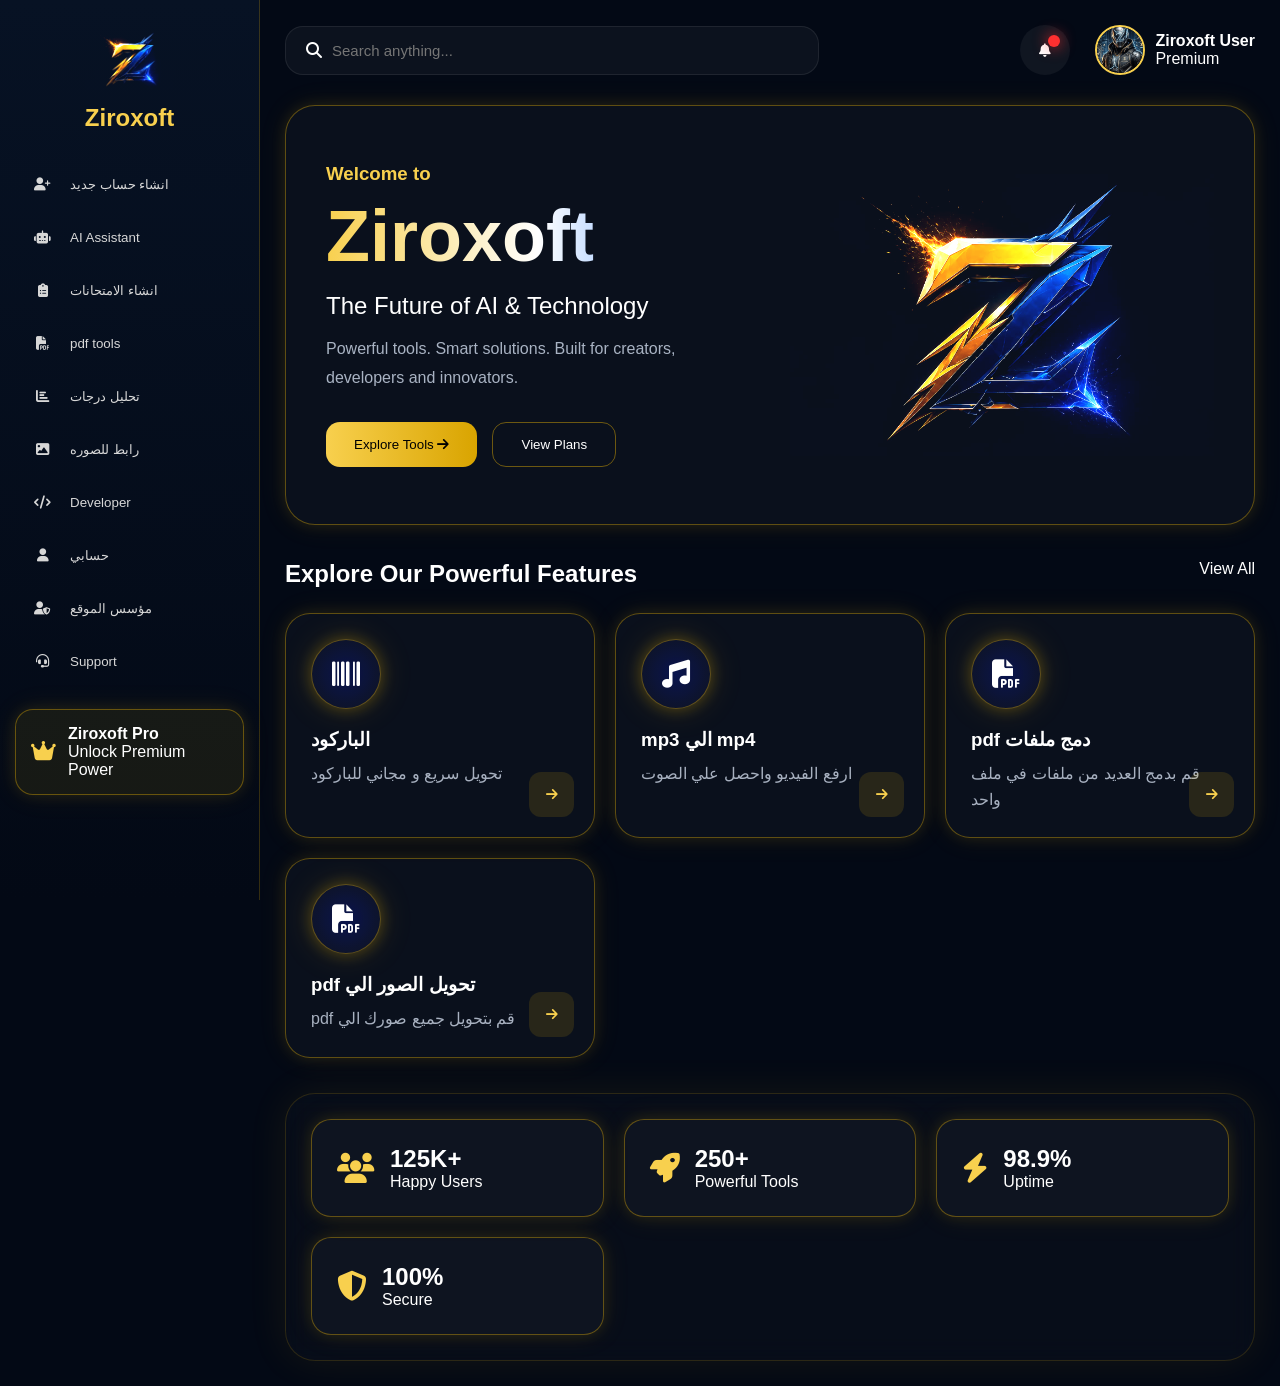
==== index.html @ a201d4d5 "Add files via upload" ====
<!DOCTYPE html>
<html lang="en">
<head>
<meta charset="UTF-8">
<meta name="viewport" content="width=device-width, initial-scale=1.0">

<title>Ziroxoft </title>


<script async src="https://pagead2.googlesyndication.com/pagead/js/adsbygoogle.js?client=ca-pub-1621396288409139"
     crossorigin="anonymous"></script>


     <meta name="description" content="Ziroxoft منصة متقدمة للذكاء الاصطناعي والأدوات الرقمية. إنشاء الصور بالذكاء الاصطناعي، أدوات PDF، أدوات المطورين، تحويل الملفات، وحلول تقنية متطورة.">

<meta name="keywords" content="Ziroxoft, AI Tools, Artificial Intelligence, PDF Tools, Developer Tools, Barcode Generator, MP3 Converter, AI Assistant, Technology Platform">

<meta name="author" content="Youssef Mohamed">

<meta name="robots" content="index, follow">

<meta name="language" content="English">

<meta name="revisit-after" content="7 days">

<meta name="theme-color" content="#f8d04e">

<meta property="og:title" content="Ziroxoft - The Future of AI & Technology">

<meta property="og:description" content="Powerful AI tools, PDF tools, developer tools and smart technology solutions.">

<meta property="og:image" content="logo.png">

<meta property="og:type" content="website">

<meta property="og:site_name" content="Ziroxoft">

<meta name="twitter:card" content="summary_large_image">

<meta name="twitter:title" content="Ziroxoft">

<meta name="twitter:description" content="The Future of AI & Technology">

<meta name="twitter:image" content="ziroxoft.png">


<link rel="icon" type="image/png" href="ziroxoft.png">




<link rel="stylesheet" href="style.css">

<link rel="stylesheet"
href="https://cdnjs.cloudflare.com/ajax/libs/font-awesome/6.5.1/css/all.min.css">

</head> 

<body>

<!-- ================================= -->
<!-- SIDEBAR -->
<!-- ================================= -->

<div class="sidebar">

   
   
   
   
   
   <button id="closeSidebar">
    <i class="fas fa-xmark"></i>
</button>
   
   
   
   
   
   
   
   
   
   
   
    <div class="logo-section">

        <div class="logo-box">
            <img src="logo.png" id="logoImage">
        </div>

        <h2>Ziroxoft</h2>

    </div>

    <div class="menu">

      
      
      
      
      


     <button class="menu-btn" data-page="homePage">
    <i class="fas fa-user-plus"></i>
    <span>انشاء حساب جديد</span>
</button>
    
    
      
      
      
      
        
        
        
        
        
        
        
        
        <button class="menu-btn" data-page="assistantPag">
    <i class="fas fa-robot"></i>
    <span>AI Assistant</span>
</button>
       
       
       
       
        </button>


       
       
       
       
       









 <button class="menu-btn" data-page="aitoolspage">
   <i class="fas fa-clipboard-list"></i> 
    <span>انشاء الامتحانات  </span>
</button>
       



       
       
       
       
       
       
       
       
       
       
       
       
       




        
        <button class="menu-btn" data-page="pdfPage">
    <i class="fas fa-file-pdf"></i>
    <span>pdf tools</span>
</button>
       

      
      
      
      
      
      
      
      <button class="menu-btn" data-page="mediatoolspage">
   <i class="fas fa-chart-bar"></i> 
    <span>تحليل درجات </span>
</button>
      
      
       
       
       
       
       
       
       
        
      <button class="menu-btn" data-page="storepage">
   <i class="fas fa-image"></i> 
    <span>رابط للصوره </span>
</button>
      
       
        
      
      
      
      
      
      
      
      
      
      
       <button class="menu-btn" data-page="developerPage">
    <i class="fas fa-code"></i>
    <span>Developer</span>
</button>
      
      
      
      
      
      
      
      






     <button class="menu-btn" data-page="templatesPage">
    <i class="fas fa-user"></i>
    <span>  حسابي</span>
</button>
    
      
      
     
     
     
     <button class="menu-btn" data-page="yousfPage">
    <i class="fas fa-user-shield"></i>
    <span>مؤسس الموقع</span>
</button>
    
     
     
     
     







     <button class="menu-btn" data-page="supportPage">
    <i class="fas fa-headset"></i>
    <span>Support</span>
</button>
    
    
    
    
    
    
    
    
    
    
    
    
    
    
    
    
    
    
    
    
    
    
    
    
    
    </div>

    <div class="pro-card">

        <div class="pro-icon">
            <i class="fas fa-crown"></i>
        </div>

        <div>
            <h4>Ziroxoft Pro</h4>
            <p>Unlock Premium Power</p>
        </div>

    </div>

</div>

<!-- ================================= -->
<!-- MAIN AREA -->
<!-- ================================= -->

<div class="main-container">

    <!-- HEADER -->

    <header>

        <div class="search-box">

          
          
          
          
          
          
          
          <button id="mobileMenuBtn">
    <i class="fas fa-bars"></i>
</button>
          
          
          
          
          
          
          
          
            <i class="fas fa-search"></i>

            <input
                type="text"
                placeholder="Search anything..."
            >

        </div>

        <div class="header-right">

           
           
           
           
           
           
           <button class="notification-btn" id="notificationBtn">

    <span id="notificationDot"></span>

    <i class="fas fa-bell"></i>

</button>
           
           
           
           
           
           
           
           
           
           
            <div class="profile-box">

                <img src="user.png">

                <div>

                    <h4>Ziroxoft User</h4>

                    <span>Premium</span>

                </div>

            </div>

        </div>

    </header>

    <!-- HERO SECTION -->

    <section class="hero">

        <div class="hero-left">

            <h3>Welcome to</h3>

            <h1>Ziroxoft</h1>

            <h2>The Future of AI & Technology</h2>

            <p>
                Powerful tools.
                Smart solutions.
                Built for creators,
                developers and innovators.
            </p>

            <div class="hero-buttons">

                <button id="exploreBtn">

                    Explore Tools

                    <i class="fas fa-arrow-right"></i>

                </button>

                <button id="plansBtn">

                    View Plans

                </button>

            </div>

        </div>

        <div class="hero-right">

            <!-- الخلفية الكبيرة التي ستضعها أنت -->

            <div class="hero-image">

                <img src="hero-image.png">

            </div>

        </div>

    </section>

    <!-- FEATURES -->

    <section class="features">

        <div class="section-title">

            <h2>Explore Our Powerful Features</h2>

            <span>View All</span>

        </div>

        <div class="cards">

            <!-- CARD 1 -->

            <div class="feature-card"
                 data-page="assistantPage">

                <div class="card-icon">

                    <i class="fas fa-barcode"></i>

                </div>

                <h3>الباركود  </h3>

                <p>
                تحويل سريع و مجاني للباركود
                </p>

                <button class="open-card">

                    <i class="fas fa-arrow-right"></i>

                </button>

            </div>

            <!-- CARD 2 -->

          
          
          
          
          
          
            <div class="feature-card"
                 data-page="imagePage">

                <div class="card-icon">

                    <i class="fas fa-music"></i>

                </div>

                <h3>mp3 الي mp4</h3>

                <p>
                  ارفع الفيديو واحصل علي الصوت
                </p>

                <button class="open-card">

                    <i class="fas fa-arrow-right"></i>

               
               
               
                </button>



         
         
         
            </div>


          
          
          
          
          
          
          
          
          
          
          
          
          
          
          
          
          
          
          
          
          
          
          
          
          
          
          
          
          
          
          
          
          
          
          
          
          
          
          
          
          
            <!-- CARD 3 -->

            <div class="feature-card"
                 data-page="pdfPage">

                <div class="card-icon">

                    <i class="fas fa-file-pdf"></i>

                </div>

                <h3>pdf دمج ملفات</h3>

                <p>
                   قم بدمج العديد من ملفات في ملف واحد
                </p>

                <button class="open-card">

                    <i class="fas fa-arrow-right"></i>

                </button>

            </div>

            <!-- CARD 4 -->

            <div class="feature-card"
                 data-page="voicePage">

                <div class="card-icon">

                    <i class="fas fa-file-pdf"></i>

                </div>

                <h3 >pdf تحويل الصور الي </h3>

                <p>
                    pdf قم بتحويل جميع صورك الي 
                </p>

                <button class="open-card">

                    <i class="fas fa-arrow-right"></i>

                </button>

            </div>

        </div>

    </section>

    <!-- STATS -->

    <section class="stats">

        <div class="stat-box">

            <i class="fas fa-users"></i>

            <div>

                <h2>125K+</h2>

                <p>Happy Users</p>

            </div>

        </div>

        <div class="stat-box">

            <i class="fas fa-rocket"></i>

            <div>

                <h2>250+</h2>

                <p>Powerful Tools</p>

            </div>

        </div>

        <div class="stat-box">

            <i class="fas fa-bolt"></i>

            <div>

                <h2>98.9%</h2>

                <p>Uptime</p>

            </div>

        </div>

        <div class="stat-box">

            <i class="fas fa-shield-alt"></i>

            <div>

                <h2>100%</h2>

                <p>Secure</p>

            </div>

        </div>

    </section>

</div>

<!-- ================================= -->
<!-- DYNAMIC PANEL -->
<!-- ================================= -->

<div id="contentPanel">

    <div class="panel-header">

        <h2 id="panelTitle">

            Loading...

        </h2>

      
      
      
      
      
      <button id="maximizePanel">
    <i class="fas fa-expand"></i>
</button>
      
      
      
      
      
      
      
      
      
      
        <button id="closePanel">

            <i class="fas fa-xmark"></i>

        </button>

    </div>

    <div id="panelBody">

        Content Here

    </div>

</div>

<div id="sidebarOverlay"></div>







<div id="notificationPanel">

    <div class="notification-header">

        <h3>Notifications</h3>

    </div>

    <div class="notification-item">

        <h4>رسالة من شركة Ziroxoft</h4>

        <p>
       اي رايكم في التحديث الجديد ده شغال صح 
        </p>

        <button id="markReadBtn">
            تمت القراءة
        </button>

    </div>

</div>



<script src="script.js"></script>

</body>
</html>
---- style.css ----
/* ========================= */
/* RESET */
/* ========================= */

*{
    margin:0;
    padding:0;
    box-sizing:border-box;
    font-family:'Segoe UI',sans-serif;
}

body{
    background:#030915;
    color:white;
    overflow-x:hidden;
}

/* ========================= */
/* SCROLLBAR */
/* ========================= */

::-webkit-scrollbar{
    width:8px;
}

::-webkit-scrollbar-track{
    background:#071224;
}

::-webkit-scrollbar-thumb{
    background:#eab308;
    border-radius:20px;
}

/* ========================= */
/* SIDEBAR */
/* ========================= */

.sidebar{
    position:fixed;
    left:0;
    top:0;
    width:260px;
    height:100vh;

    background:
    linear-gradient(
    180deg,
    #071224,
    #030915);

    border-right:1px solid rgba(255,196,0,.2);

    display:flex;
    flex-direction:column;

    z-index:999;
}

.logo-section{
    text-align:center;
    padding:30px 20px;
}

.logo-box img{
    width:90px;
}

.logo-section h2{
    color:#f8d04e;
    margin-top:10px;
}

/* ========================= */
/* MENU */
/* ========================= */

.menu{
    display:flex;
    flex-direction:column;
    gap:8px;
    padding:0 15px;
}

.menu-btn{
    background:transparent;
    border:none;

    color:#d7d7d7;

    display:flex;
    align-items:center;

    gap:15px;

    padding:15px;

    border-radius:14px;

    cursor:pointer;

    transition:.3s;
}

.menu-btn i{
    width:25px;
}

.menu-btn:hover{

    background:
    rgba(255,196,0,.08);

    color:#f8d04e;

    transform:translateX(6px);
}

.menu-btn.active{

    background:
    rgba(255,196,0,.12);

    color:#f8d04e;

    box-shadow:
    0 0 20px rgba(255,196,0,.15);
}

/* ========================= */
/* PRO CARD */
/* ========================= */

.pro-card{

    margin:25px 15px;

    padding:15px;

    border-radius:18px;

    background:
    rgba(255,196,0,.08);

    border:
    1px solid rgba(255,196,0,.25);

    display:flex;
    gap:12px;

    align-items:center;
}

.pro-icon{
    color:#f8d04e;
    font-size:22px;
}

/* ========================= */
/* MAIN */
/* ========================= */

.main-container{

    margin-left:260px;

    padding:25px;
}

/* ========================= */
/* HEADER */
/* ========================= */

header{

    display:flex;

    justify-content:space-between;

    align-items:center;

    margin-bottom:30px;
}

.search-box{

    width:55%;

    background:
    rgba(255,255,255,.04);

    border:
    1px solid rgba(255,255,255,.08);

    border-radius:18px;

    padding:15px 20px;

    display:flex;
    align-items:center;

    gap:10px;
}

.search-box input{

    width:100%;

    background:none;

    border:none;

    outline:none;

    color:white;

    font-size:15px;
}

.header-right{

    display:flex;

    align-items:center;

    gap:25px;
}

.notification-btn{

    width:50px;
    height:50px;

    border-radius:50%;

    border:none;

    background:
    rgba(255,255,255,.05);

    color:white;

    cursor:pointer;
}

.profile-box{

    display:flex;

    align-items:center;

    gap:10px;
}

.profile-box img{

    width:50px;
    height:50px;

    border-radius:50%;

    object-fit:cover;

    border:2px solid #f8d04e;
}

/* ========================= */
/* HERO */
/* ========================= */

.hero{

    display:flex;

    justify-content:space-between;

    align-items:center;

    gap:40px;

    min-height:420px;

    padding:40px;

    border-radius:30px;

    background:
    rgba(255,255,255,.03);

    border:
    1px solid rgba(255,196,0,.12);

    overflow:hidden;
}

.hero-left{
    flex:1;
}

.hero-left h3{
    color:#f8d04e;
    margin-bottom:10px;
}

.hero-left h1{

    font-size:72px;

    background:
    linear-gradient(
    90deg,
    #f8d04e,
    #ffffff,
    #2f83ff);

    -webkit-background-clip:text;

    -webkit-text-fill-color:transparent;
}

.hero-left h2{

    margin:15px 0;

    font-weight:500;
}

.hero-left p{

    color:#a9b3c3;

    line-height:1.8;
}

.hero-buttons{

    margin-top:30px;

    display:flex;

    gap:15px;
}

.hero-buttons button{

    padding:14px 28px;

    border-radius:14px;

    cursor:pointer;

    transition:.3s;
}

#exploreBtn{

    border:none;

    background:
    linear-gradient(
    90deg,
    #f8d04e,
    #d9a400);

    color:#000;
}

#plansBtn{

    background:transparent;

    border:1px solid rgba(255,196,0,.4);

    color:white;
}

.hero-buttons button:hover{

    transform:translateY(-4px);

    box-shadow:
    0 10px 30px rgba(255,196,0,.25);
}

.hero-right{
    flex:1;
}

.hero-image img{

    width:100%;

    max-width:550px;

    display:block;

    margin:auto;
}

/* ========================= */
/* FEATURES */
/* ========================= */

.features{

    margin-top:35px;
}

.section-title{

    display:flex;

    justify-content:space-between;

    margin-bottom:25px;
}

.cards{

    display:grid;

    grid-template-columns:
    repeat(auto-fit,minmax(260px,1fr));

    gap:20px;
}

.feature-card{

    position:relative;

    background:
    rgba(255,255,255,.03);

    border:
    1px solid rgba(255,196,0,.15);

    border-radius:25px;

    padding:25px;

    transition:.4s;

    cursor:pointer;
}

.feature-card:hover{

    transform:translateY(-10px);

    box-shadow:
    0 0 40px rgba(255,196,0,.18);
}

.card-icon{

    width:70px;
    height:70px;

    border-radius:50%;

    background:
    rgba(47,131,255,.15);

    display:flex;

    align-items:center;

    justify-content:center;

    font-size:28px;

    margin-bottom:20px;
}

.feature-card h3{

    margin-bottom:10px;
}

.feature-card p{

    color:#a8b1c0;

    line-height:1.6;
}

.open-card{

    position:absolute;

    right:20px;
    bottom:20px;

    width:45px;
    height:45px;

    border:none;

    border-radius:12px;

    background:
    rgba(255,196,0,.12);

    color:#f8d04e;

    cursor:pointer;
}

/* ========================= */
/* STATS */
/* ========================= */

.stats{

    margin-top:35px;

    display:grid;

    grid-template-columns:
    repeat(auto-fit,minmax(220px,1fr));

    gap:20px;
}

.stat-box{

    padding:25px;

    border-radius:20px;

    background:
    rgba(255,255,255,.03);

    border:
    1px solid rgba(255,196,0,.12);

    display:flex;

    gap:15px;

    align-items:center;
}

.stat-box i{

    font-size:30px;

    color:#f8d04e;
}

/* ========================= */
/* PANEL */
/* ========================= */

#contentPanel{

    position:fixed;

    top:50%;

    left:50%;

    transform:
    translate(-50%,-50%)
    scale(.7);

    width:75%;

    height:75%;

    background:
    #08101d;

    border-radius:30px;

    border:
    1px solid rgba(255,196,0,.25);

    opacity:0;

    visibility:hidden;

    transition:.45s;

    z-index:9999;

    overflow:hidden;
}

#contentPanel.active{

    opacity:1;

    visibility:visible;

    transform:
    translate(-50%,-50%)
    scale(1);
}

.panel-header{

    display:flex;

    justify-content:space-between;

    align-items:center;

    padding:25px;

    border-bottom:
    1px solid rgba(255,255,255,.08);
}

#closePanel{

    width:45px;
    height:45px;

    border:none;

    border-radius:12px;

    cursor:pointer;
}

#panelBody{

    padding:30px;

    height:calc(100% - 90px);

    overflow:auto;
}

/* ========================= */
/* MOBILE */
/* ========================= */

@media(max-width:1000px){

.sidebar{

    width:80px;
}

.sidebar span,
.pro-card{
    display:none;
}

.main-container{

    margin-left:80px;
}

.hero{

    flex-direction:column;
}

.hero-left h1{

    font-size:45px;
}
}


.feature-card.clicked{

transform:scale(.95);

box-shadow:
0 0 50px rgba(255,196,0,.35);

transition:.35s;
}

.dynamic-page{

animation:fadeIn .4s ease;
}

@keyframes fadeIn{

from{

opacity:0;
transform:translateY(20px);

}

to{

opacity:1;
transform:translateY(0);

}

}














/* ========================= */
/* SIDEBAR CLICK EFFECT */
/* ========================= */

.menu-btn{

    position:relative;
    overflow:hidden;

}

.menu-btn:active{

    transform:scale(.95);

}

.menu-btn::before{

    content:"";

    position:absolute;

    top:0;
    left:-100%;

    width:100%;
    height:100%;

    background:

    linear-gradient(
    90deg,
    transparent,
    rgba(255,196,0,.15),
    transparent);

    transition:.5s;

}

.menu-btn:hover::before{

    left:100%;

}












/* ========================= */
/* STATS CONTAINER UPGRADE */
/* ========================= */

.stats{

    margin-top:35px;

    display:grid;

    grid-template-columns:
    repeat(auto-fit,minmax(220px,1fr));

    gap:20px;

    padding:25px;

    border-radius:30px;

    background:
    rgba(255,255,255,.02);

    border:
    1px solid rgba(255,196,0,.15);

    box-shadow:
    0 0 40px rgba(255,196,0,.08);

    backdrop-filter:blur(12px);

    position:relative;

    overflow:hidden;

}

/* خط إضاءة متحرك */

.stats::before{

    content:"";

    position:absolute;

    top:0;
    left:-100%;

    width:50%;
    height:100%;

    background:

    linear-gradient(
    90deg,
    transparent,
    rgba(255,196,0,.08),
    transparent);

    animation:
    statsGlow 8s linear infinite;

}

@keyframes statsGlow{

    100%{
        left:150%;
    }

}

.stat-box{

    transition:.35s;
}

.stat-box:hover{

    transform:translateY(-6px);

}











.hero-image img{

    mix-blend-mode: lighten;

    filter: brightness(0.8);

}








.hero-image img{

    filter: brightness(1.2);

}





.logo-box img{

    mix-blend-mode: lighten;

    filter: brightness(1.4);

}






#maximizePanel{
    width:45px;
    height:45px;
    border:none;
    border-radius:12px;
    cursor:pointer;
}

#contentPanel.maximized{

    width:100vw;
    height:100vh;

    top:0;
    left:0;

    border-radius:0;

    transform:none;
}














#mobileMenuBtn{
    display:none;
}

#sidebarOverlay{

    position:fixed;

    inset:0;

    background:rgba(0,0,0,.6);

    opacity:0;

    visibility:hidden;

    transition:.3s;

    z-index:900;

}

#sidebarOverlay.active{

    opacity:1;

    visibility:visible;

}

@media(max-width:768px){

    .sidebar{

        left:-260px;

        transition:.4s;

        width:260px;

    }

    .sidebar.active{

        left:0;

    }

    #mobileMenuBtn{

        display:flex;

        align-items:center;

        justify-content:center;

        width:45px;

        height:45px;

        border:none;

        background:transparent;

        color:white;

        font-size:24px;

        cursor:pointer;

    }

    .main-container{

        margin-left:0;

        padding:15px;

    }

    .hero{

        flex-direction:column;
    }

    .cards{

        grid-template-columns:1fr;
    }

    .stats{

        grid-template-columns:
        repeat(2,1fr);
    }

}






#closeSidebar{

    display:none;

    position:absolute;

    top:15px;

    right:15px;

    width:40px;

    height:40px;

    border:none;

    border-radius:12px;

    background:
    rgba(255,255,255,.08);

    color:white;

    cursor:pointer;

    z-index:1001;

}

#closeSidebar:hover{

    color:#f8d04e;

}

@media(max-width:768px){

    #closeSidebar{

        display:block;

    }

}






























































/* ========================= */
/* MOBILE CARDS FIX */
/* ========================= */

@media(max-width:768px){

    .feature-card{

        display:flex !important;

        align-items:center;

        gap:15px;

        min-height:120px;

        padding:20px;

    }

    .card-icon{

        min-width:70px;

        margin-bottom:0 !important;

    }

    .open-card{

        position:static !important;

        margin-left:auto;

        flex-shrink:0;

    }

}

























/* ========================= */
/* MOBILE STATS FIX */
/* ========================= */

@media(max-width:768px){

    .stats{

        grid-template-columns:
        repeat(4,1fr) !important;

        gap:0 !important;

        padding:15px !important;

        border-radius:25px;

    }

    .stat-box{

        padding:10px !important;

        flex-direction:column;

        text-align:center;

        gap:8px;

        border:none !important;

        background:transparent !important;

    }

    .stat-box i{

        font-size:24px;

    }

    .stat-box h2{

        font-size:22px;

    }

    .stat-box p{

        font-size:12px;

    }

}


















/* ========================= */
/* NOTIFICATIONS */
/* ========================= */

.notification-btn{
    position:relative;
}

#notificationDot{

    position:absolute;

    top:10px;
    right:10px;

    width:10px;
    height:10px;

    border-radius:50%;

    background:#ff3030;

    box-shadow:
    0 0 15px #ff3030;

}

#notificationPanel{

    position:absolute;

    top:80px;
    right:120px;

    width:320px;

    background:#08101d;

    border:1px solid rgba(255,196,0,.25);

    border-radius:20px;

    padding:20px;

    display:none;

    z-index:99999;

    box-shadow:
    0 0 40px rgba(255,196,0,.15);

}

#notificationPanel.active{

    display:block;

    animation:fadeIn .3s ease;

}

.notification-item h4{

    color:#f8d04e;

    margin-bottom:10px;

}

.notification-item p{

    color:#cfd6e4;

    margin-bottom:15px;

}

#markReadBtn{

    border:none;

    padding:10px 15px;

    border-radius:10px;

    background:#f8d04e;

    cursor:pointer;

}



















/* ========================= */
/* ZIROXOFT NOTIFICATIONS */
/* ========================= */

#notificationPanel{

    position:absolute;

    top:75px;
    right:110px;

    width:360px;

    background:
    linear-gradient(
    135deg,
    rgba(7,18,36,.98),
    rgba(3,9,21,.98)
    );

    border:1px solid
    rgba(255,196,0,.25);

    border-radius:25px;

    backdrop-filter:blur(15px);

    box-shadow:
    0 0 40px rgba(255,196,0,.15);

    display:none;

    overflow:hidden;

    z-index:99999;

}

#notificationPanel.active{

    display:block;

    animation:
    notificationOpen .35s ease;

}

@keyframes notificationOpen{

    from{

        opacity:0;

        transform:
        translateY(-20px)
        scale(.95);

    }

    to{

        opacity:1;

        transform:
        translateY(0)
        scale(1);

    }

}

.notification-header{

    padding:18px 22px;

    border-bottom:
    1px solid rgba(255,255,255,.08);

    background:
    linear-gradient(
    90deg,
    rgba(255,196,0,.08),
    transparent
    );

}

.notification-header h3{

    color:#f8d04e;

}

.notification-item{

    padding:20px;

    transition:.3s;

}

.notification-item:hover{

    background:
    rgba(255,196,0,.05);

}

.notification-item h4{

    color:white;

    margin-bottom:8px;

}

.notification-item p{

    color:#aeb8c8;

    line-height:1.6;

}

#markReadBtn{

    margin-top:15px;

    border:none;

    padding:10px 18px;

    border-radius:12px;

    background:
    linear-gradient(
    90deg,
    #f8d04e,
    #d9a400
    );

    color:#000;

    font-weight:bold;

    cursor:pointer;

    transition:.3s;

}

#markReadBtn:hover{

    transform:translateY(-3px);

    box-shadow:
    0 0 25px rgba(255,196,0,.35);

}

/* النقطة المضيئة */

#notificationDot{

    position:absolute;

    top:10px;
    right:10px;

    width:12px;
    height:12px;

    border-radius:50%;

    background:#ff3030;

    animation:
    pulseNotification 1.5s infinite;

}

@keyframes pulseNotification{

    0%{

        box-shadow:
        0 0 0 0
        rgba(255,48,48,.8);

    }

    70%{

        box-shadow:
        0 0 0 12px
        rgba(255,48,48,0);

    }

    100%{

        box-shadow:
        0 0 0 0
        rgba(255,48,48,0);

    }

}

/* خط ذهبي متحرك */

#notificationPanel::before{

    content:"";

    position:absolute;

    top:0;
    left:-100%;

    width:50%;
    height:100%;

    background:

    linear-gradient(
    90deg,
    transparent,
    rgba(255,196,0,.08),
    transparent
    );

    animation:
    notificationGlow 5s linear infinite;

}

@keyframes notificationGlow{

    100%{

        left:150%;

    }

}












@media(max-width:768px){

    #notificationPanel{

        position:fixed;

        top:70px;

        left:50%;

        right:auto;

        transform:translateX(-50%);

        width:92%;

        max-width:380px;

    }

}













@media(max-width:1000px){

.sidebar span,
.pro-card{
    display:none;
}

}



/* ========================= */
/* FIX SIDEBAR MOBILE TEXT */
/* ========================= */

@media(max-width:768px){

    .sidebar span{

        display:inline-block !important;

    }

    .pro-card{

        display:flex !important;

    }

}



@media(max-width:768px){

    .menu-btn:active{

        background:
        rgba(255,196,0,.12);

        color:#f8d04e;

        box-shadow:
        0 0 25px rgba(255,196,0,.25);

    }

}








/* ========================= */
/* GOLD GLOW UPGRADE */
/* ========================= */

.feature-card,
.stat-box,
.hero,
.pro-card{

    border:1px solid rgba(255,196,0,.35);

    box-shadow:
    0 0 15px rgba(255,196,0,.10),
    0 0 30px rgba(255,196,0,.08);

}





.card-icon{

    background:
    radial-gradient(
    circle,
    rgba(10, 32, 231, 0.25),
    rgba(82, 73, 43, 0.08)
    );

    border:
    1px solid rgba(255,196,0,.35);

    box-shadow:
    0 0 15px rgba(255,196,0,.25),
    0 0 35px rgba(255,196,0,.15);

}
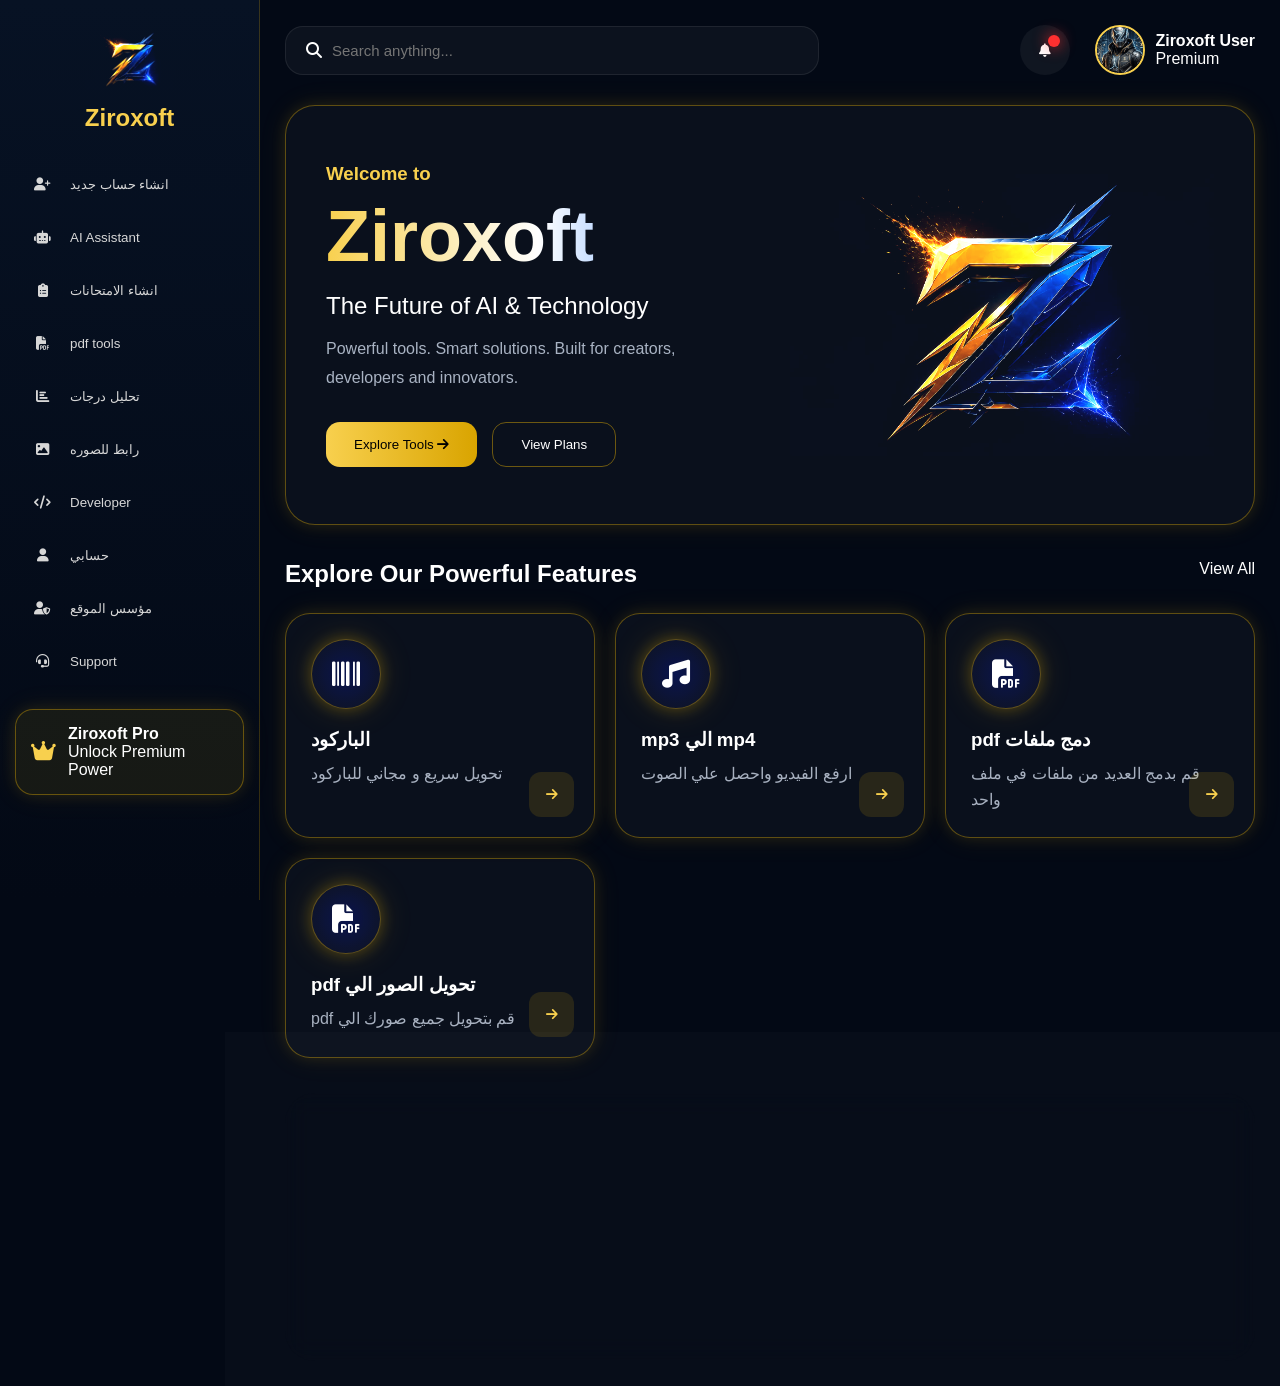
==== commit 49ede519: "Update index.html" ====
--- a/index.html
+++ b/index.html
@@ -7,10 +7,57 @@
 <title>Ziroxoft </title>
 
 
+
+
 <script async src="https://pagead2.googlesyndication.com/pagead/js/adsbygoogle.js?client=ca-pub-1621396288409139"
      crossorigin="anonymous"></script>
-
-
+    
+     
+  
+     
+     
+     <meta property="og:title" content="Ziroxoft - The Future of AI & Technology">
+<meta property="og:description" content="Powerful AI tools, PDF tools, developer tools and smart technology solutions.">
+<meta property="og:type" content="website">
+<meta property="og:url" content="https://www.ziroxoft.com/">
+<meta property="og:image" content="https://www.ziroxoft.com/ziroxoft.png">
+<meta property="og:image:secure_url" content="https://www.ziroxoft.com/ziroxoft.png">
+<meta property="og:image:type" content="image/png">
+
+<meta name="twitter:card" content="summary_large_image">
+<meta name="twitter:title" content="Ziroxoft">
+<meta name="twitter:description" content="The Future of AI & Technology">
+<meta name="twitter:image" content="https://www.ziroxoft.com/ziroxoft.png">
+     
+     
+     
+     
+     
+     
+     
+     
+     
+     
+     
+     
+     
+     
+     
+     
+     
+     
+     
+     
+     
+     
+     
+     
+     
+     
+     
+     
+     
+     
      <meta name="description" content="Ziroxoft منصة متقدمة للذكاء الاصطناعي والأدوات الرقمية. إنشاء الصور بالذكاء الاصطناعي، أدوات PDF، أدوات المطورين، تحويل الملفات، وحلول تقنية متطورة.">
 
 <meta name="keywords" content="Ziroxoft, AI Tools, Artificial Intelligence, PDF Tools, Developer Tools, Barcode Generator, MP3 Converter, AI Assistant, Technology Platform">
@@ -763,4 +810,4 @@
 <script src="script.js"></script>
 
 </body>
-</html>+</html>
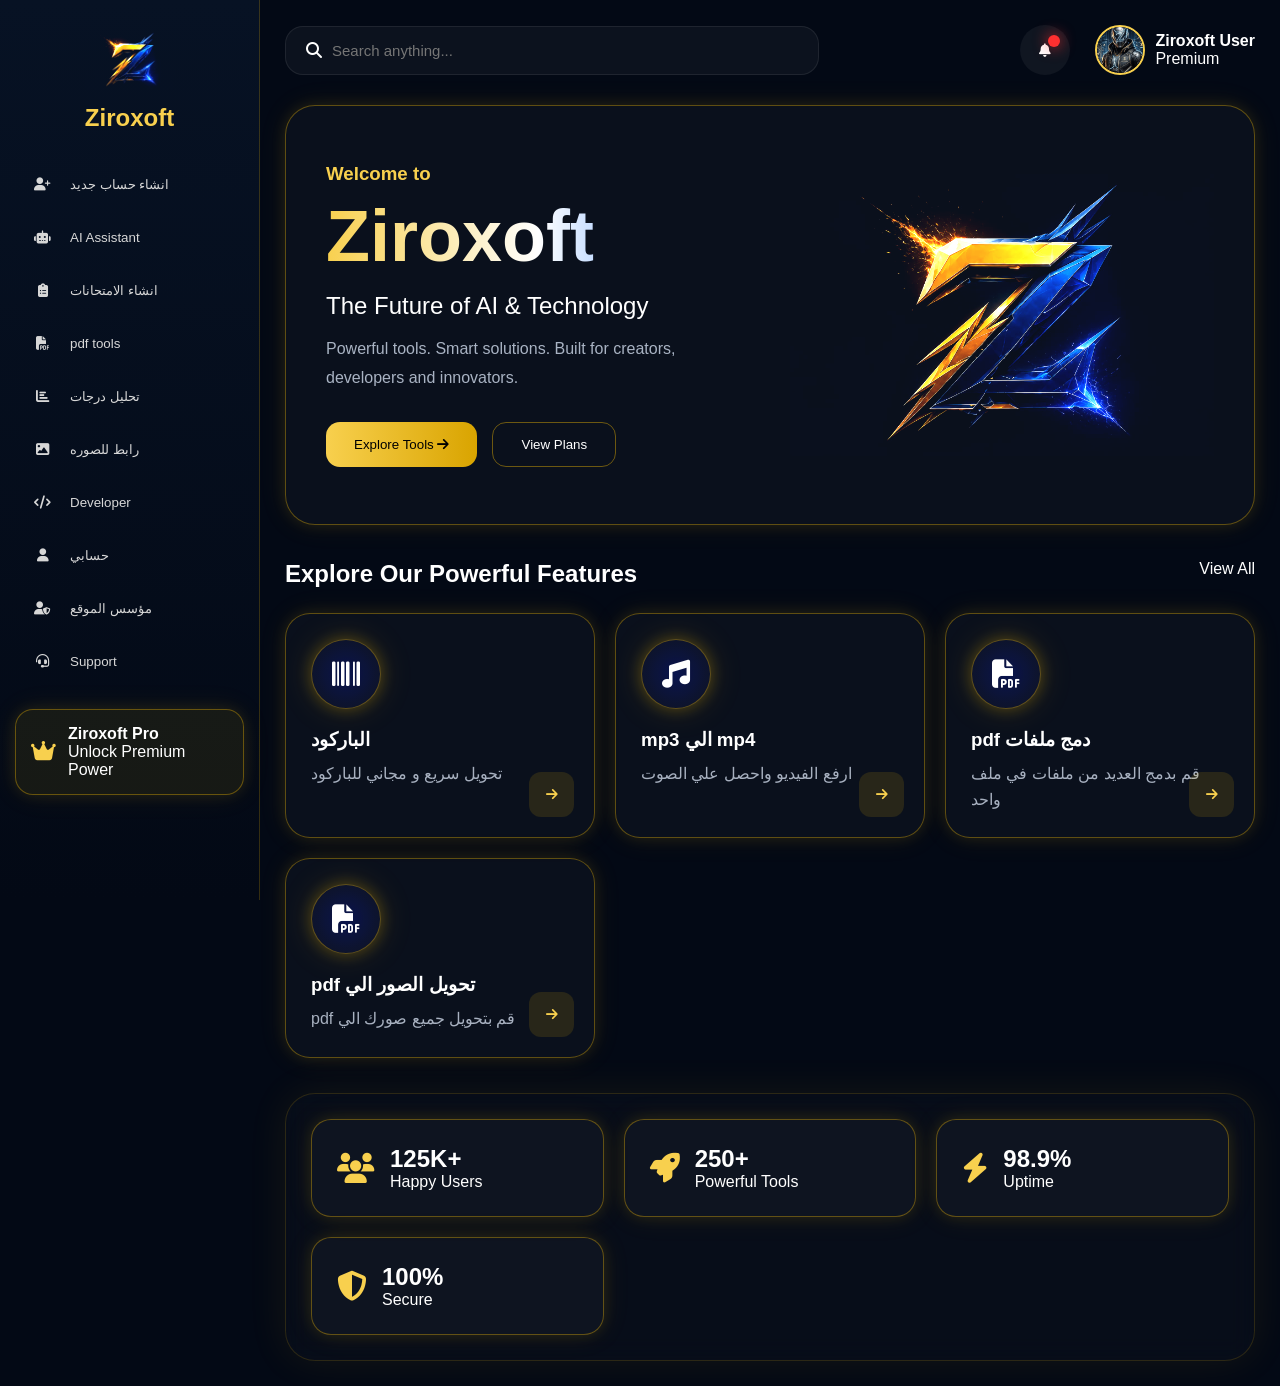
==== commit d733bf1f: "Update index.html" ====
--- a/index.html
+++ b/index.html
@@ -14,21 +14,6 @@
     
      
   
-     
-     
-     <meta property="og:title" content="Ziroxoft - The Future of AI & Technology">
-<meta property="og:description" content="Powerful AI tools, PDF tools, developer tools and smart technology solutions.">
-<meta property="og:type" content="website">
-<meta property="og:url" content="https://www.ziroxoft.com/">
-<meta property="og:image" content="https://www.ziroxoft.com/ziroxoft.png">
-<meta property="og:image:secure_url" content="https://www.ziroxoft.com/ziroxoft.png">
-<meta property="og:image:type" content="image/png">
-
-<meta name="twitter:card" content="summary_large_image">
-<meta name="twitter:title" content="Ziroxoft">
-<meta name="twitter:description" content="The Future of AI & Technology">
-<meta name="twitter:image" content="https://www.ziroxoft.com/ziroxoft.png">
-     
      
      
      
